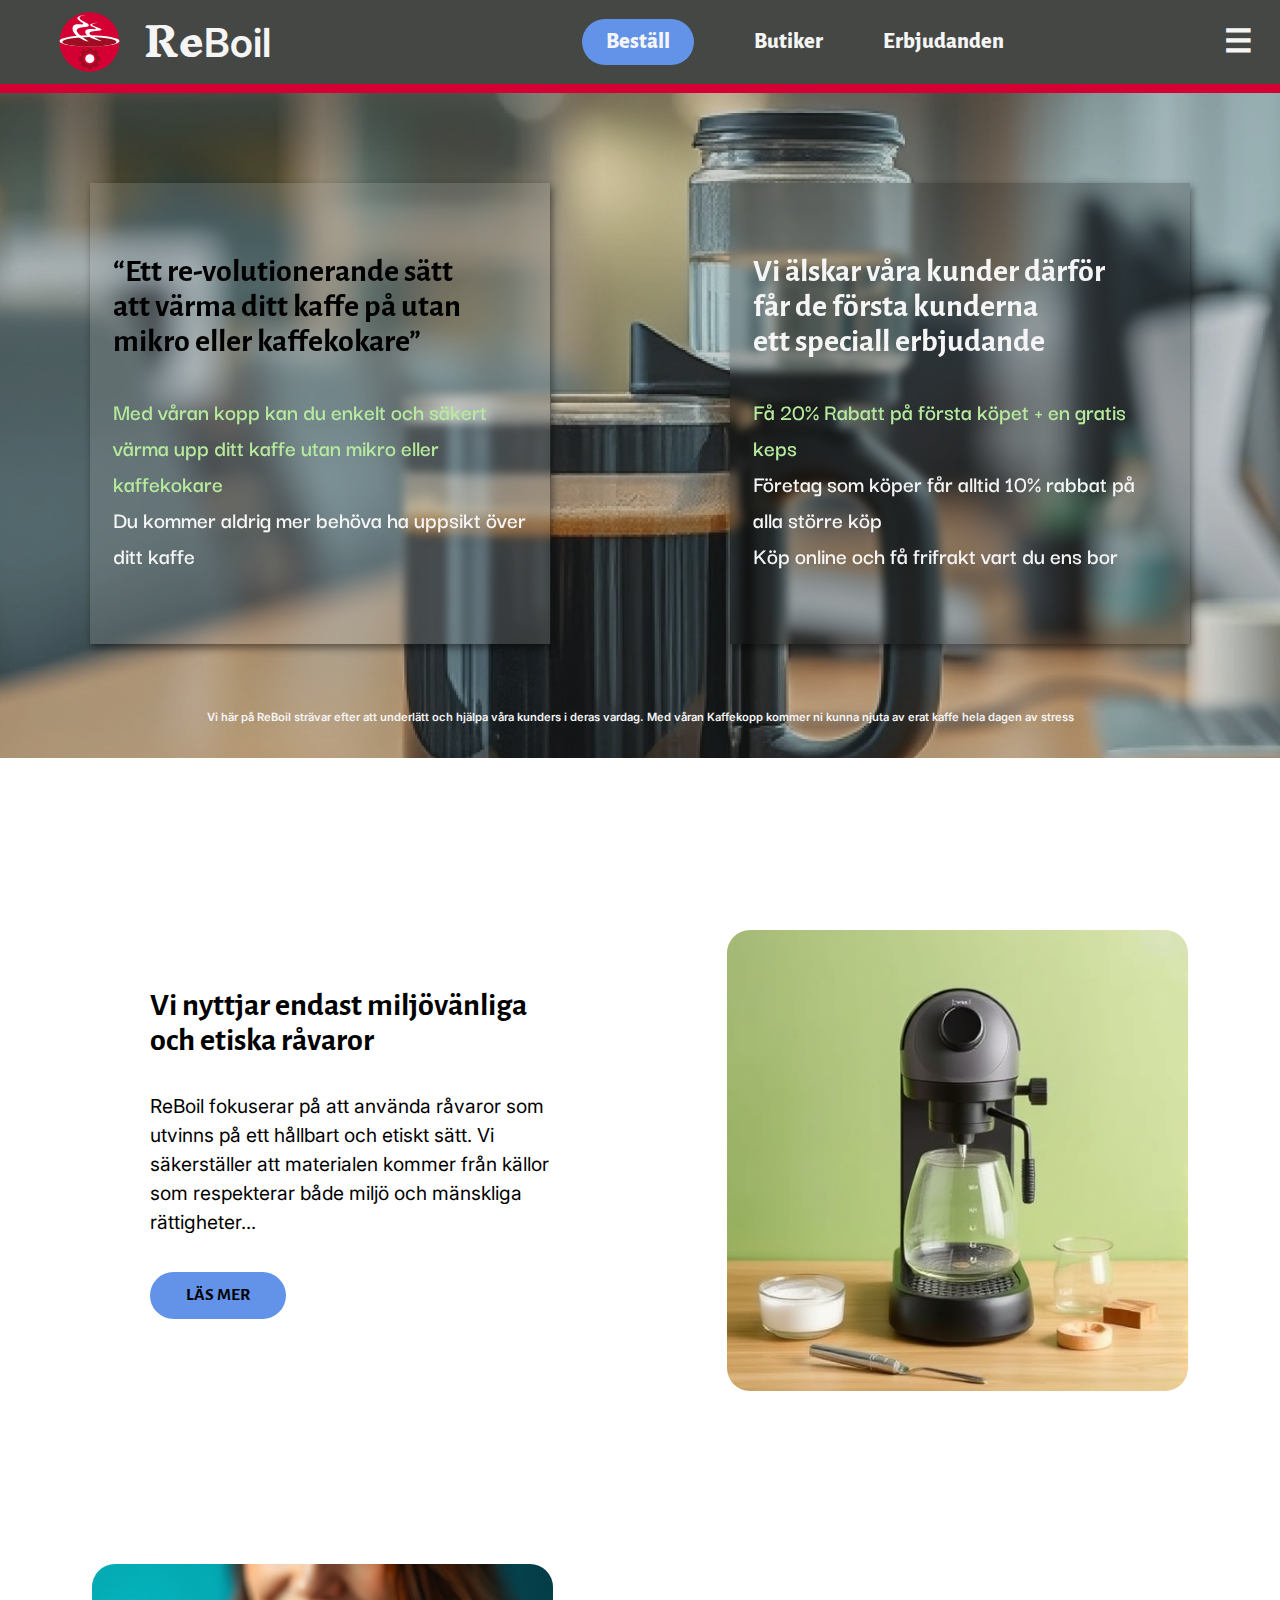
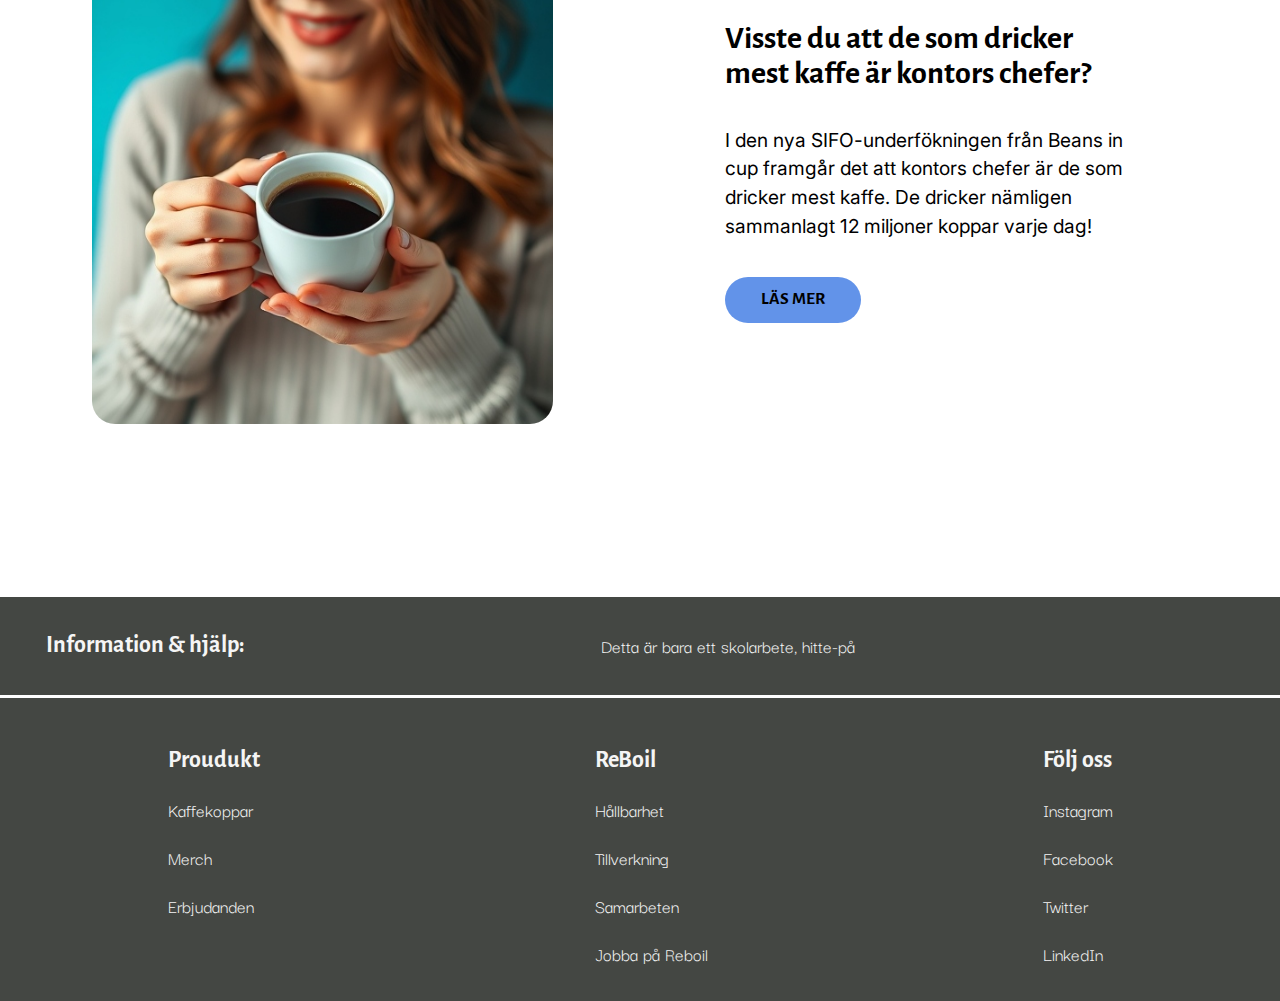
==== index.html @ 08d1e3bc "Fixat!" ====
<!DOCTYPE html>
<html lang="sv">
<head>
    <meta charset="UTF-8">
    <meta name="viewport" content="width=device-width, initial-scale=1.0">
    <title>Hem - ReBoil co</title>
    <link rel="stylesheet" href="css/style.css">
    <link rel="stylesheet" href="css/reset.css">

    <link rel="preconnect" href="https://fonts.googleapis.com">
    <link rel="preconnect" href="https://fonts.gstatic.com" crossorigin>
    <link href="https://fonts.googleapis.com/css2?family=Alegreya+Sans:wght@400;500;700;800&family=Darker+Grotesque:wght@300..900&family=Inknut+Antiqua:wght@400;500;600;700;800;900&family=Inter:ital,opsz,wght@0,14..32,100..900;1,14..32,100..900&display=swap" rel="stylesheet">

</head>

<body>

    <header>
        <nav>
            <div class="navbar">
                <a href="#">
                    <div class="brand">
                        <img class="logo" src="images/reboil.logo.svg" alt="logo">
                        <div class="brand-text">
                            <p class="first-brand">Re</p>
                            <p class="second-brand">Boil</p>
                        </div>
                    </div>
                </a>
                <div class="nav">
                    <ul class="nav-list">
                        <li  class = "call-for-action">
                            <a href="#">Beställ</a>
                        </li>
                        <li id = "button">
                            <a href="#">Butiker</a>
                        </li>
                        <li id = "button">
                            <a href="#">Erbjudanden</a>
                        </li>
                        <li class="hamburger">
                            <a href="#">☰</a>
                        </li>
                    </ul>
                </div>
            </div>
        </nav>
    </header>

    <main>
        <div class="hero">
            <img class="hero-image" src="images/hero.cup.png" alt="hero image">
            <div class="hero-container">
                <div class="hero-content">
                    <h1>“Ett re-volutionerande sätt att värma ditt kaffe på utan mikro eller kaffekokare”</h1>
                    <div>
                        <p id="p1">Med våran kopp kan du enkelt och säkert värma upp ditt kaffe utan mikro eller kaffekokare</p> 
                        <p id="p2">Du kommer aldrig mer behöva ha uppsikt över ditt kaffe</p> 
                    </div>
                </div>
    
                <div  class="hero-content" id="second-content">
                    <h1>Vi älskar våra kunder därför får de första kunderna ett speciall erbjudande</h1>
                    <div>
                        <p id = "p1">Få 20% Rabatt på första köpet + en gratis keps</p>
                        <p id = "p2">Företag som köper får alltid 10% rabbat på alla större köp</p>
                        <p id = "p2">Köp online och få frifrakt vart du ens bor</p>
                    </div>
                </div>
                <div class="slogan">
                    <p>Vi här på ReBoil strävar efter att underlätt och hjälpa våra kunders i deras vardag. Med våran Kaffekopp kommer ni kunna njuta av erat kaffe hela dagen av stress</p>
                </div>
            </div>
        </div>

        <content>
            <div class="card-row">
                <div class="card-text" id="card-one-text">
                    <h2>Vi nyttjar endast miljövänliga och etiska råvaror</h2>
                    <p>ReBoil fokuserar på att använda råvaror som utvinns på ett hållbart och etiskt sätt. Vi säkerställer att materialen kommer från källor som respekterar både miljö och mänskliga rättigheter...</p>
                    <button>LÄS MER</button>
                </div>
                <img class="card-image" src="images/coffeemaker.png" alt="material image">
            </div>
            <div class="card-row">
                <img class="card-image" src="images/woman.coffee.png" alt="kvinna håller i kaffe">
                <div class="card-text" id="card-two-text">
                    <h2>Visste du att de som dricker mest kaffe är kontors chefer?</h2>
                    <p>I den nya SIFO-underfökningen från Beans in cup framgår det att kontors chefer är de som dricker mest kaffe. De dricker nämligen sammanlagt 12 miljoner koppar varje dag!</p>
                    <button>LÄS MER</button>
                </div>
            </div>
        </content>

    </main>

    <footer>
        <div class = "top-footer">
            <h3>Information & hjälp:</h3>
            <p>Detta är bara ett skolarbete, hitte-på</p>
        </div>
        <div class = "bottom-footer">
            <div class="box">
                <h3>Proudukt</h3>
                <ul>
                    <li>Kaffekoppar</li>
                    <li>Merch</li>
                    <li>Erbjudanden</li>
                </ul>
            </div>
            <div class="box">
                <h3>ReBoil</h3>
                <ul>
                    <li>Hållbarhet</li>
                    <li>Tillverkning</li>
                    <li>Samarbeten</li>
                    <li>Jobba på Reboil</li>
                </ul>
            </div>
            <div class="box">
                <h3>Följ oss</h3>
                <ul>
                    <li>Instagram</li>
                    <li>Facebook</li>
                    <li>Twitter</li>
                    <li>LinkedIn</li>
                </ul>
            </div>
        </div>
    </footer>
</body>

</html>
---- css/style.css ----
body {
    color: black;
    font-family: 'Courier New', Courier, monospace;
    font-size: 1.2rem;
    line-height: 1.5;
}

.navbar {
    display: flex;
    flex-wrap: wrap;
    align-items: center;
    justify-content: space-between;
    gap: 2rem;
    column-gap: 7rem;
    padding: 0.7rem;
    background-color: var(--color-zero);
    font-size: 1.4rem;
    border-bottom: 0.6rem solid var(--color-three);
}

.logo {
    width: 4.5ch;
    height: auto;
}

li {
    display: list-item;
    unicode-bidi: isolate;   
}

.brand {
    display: flex;
    flex-wrap: wrap;
    flex-direction: row;
    align-content: center;
    margin-left: 3rem;
}

.brand-text {
    display: flex;
    flex-wrap: wrap;
    flex-direction: row;
    align-content: center;
    align-items: baseline;
    padding-left: 1.5rem;
    font-size: 2.5rem;
    font-weight: bold;
    color: var(--color-one);
}

a {
    text-decoration: none;
}

.first-brand {
    font-family: var(--font-brandOne);
    font-style: normal;
    font-weight: 700;
}

.second-brand {
    font-family: var(--font-brandTwo);
    font-style: normal;
    font-weight: 600;
}

.nav {
    display: flex;
    flex-direction: row-reverse ;
    align-items: center;
}

.nav-list {
    list-style: none;
    display: flex;
    flex-wrap: wrap;
    align-items: center;
    gap: 5ch;
    font-family: var(--font-headlines);
    font-weight: 800;
    margin-right: 1rem;
    padding: 0;
    color: var(--color-one);
}

.call-for-action {
    background-color: var(--color-two);
    padding: 0.5ch;
    padding-inline: 2ch;
    border-radius: 10ch;
}

.hamburger {
    margin-inline: auto;
    margin-left: min(22vw - 3rem, 10rem);
    font-size: 2rem;
    color: var(--color-one);
}

main {
    display: flex;
    flex-wrap: wrap;
    justify-content: center; 
    overflow: hidden;
}

.hero {
    display: grid;
    grid-auto-flow:column;
    height: var(--hero-height);
    margin-inline: auto;
    width: max(110vw - 3rem, 56rem);
    background-color: var(--color-zero);
}

.hero-image {
    height: 57.7ch;
    width: 200ch;
    opacity: 75%;
}

.hero > * {
    grid-area: hero;
}

.hero-container {
    display: grid;
    grid-template-areas: "hero-container hero-container" "slogan slogan";
    place-items: center;
    z-index: 1;
}

.hero-content {
    width: 40ch;
    height: 40ch;
    padding: 2ch;
    margin-top: 5ch;
    background-color: rgba(178, 178, 178, 0.2);
    align-content: center;
    backdrop-filter: blur(5px);
    box-shadow: 2px 4px 8px #0000007b;
}

#second-content {
    width: 40ch;
    height: 40ch;
    padding: 2ch;
    margin-top: 5ch;
    background-color: rgba(0, 0, 0, 0.2);
    align-content: center;
    backdrop-filter: blur(5px);
}

#second-content h1 {
    color: var(--color-one);
}

#p1{
    color: var(--color-four);
}

#p2 {
    color: var(--color-one);
}

.hero-content h1 {
    margin-bottom: 2ch;
    font-size: 2rem;
    font-family: var(--font-headlines);
    font-weight: 700;
}

.hero-content p {
    font-size: 1.5rem;
    font-family: var(--font-subheading);
    font-weight: 600;
}

.hero-container > div.slogan {
    grid-area: slogan;
    text-align: center;
    font-family: var(--font-breadcrumbs);
    font-weight: 600;
    font-size: 0.7rem;
    margin-inline: 20ch;
    color: var(--color-one);
}

content {
    display: grid;
    gap: 15ch;
    margin-top: 15ch;
    align-items: center;
    margin-bottom: 15ch;
    margin-inline: 8ch;
}

content h2 {
    font-size: 2rem;
    font-family: var(--font-headlines);
    margin-bottom: 2ch;
}

content p {
    font-family: var(--font-breadcrumbs);
}

.card-row {
    display: flex;
}

.card-text {
    width: 55ch;
    margin: 5ch;
}

#card-one-text {
    padding-right: 10ch;
}

#card-two-text {
    padding-left: 10ch;
}

.card-image {
    margin-left: ch;
    width: 40ch;
    height: 40ch;
    border-radius: 2ch;
}

button {
    font-family: var(--font-headlines);
    font-size: 1.1rem;
    font-weight: 700;
    background-color: var(--color-two);
    border-radius: 3ch;
    margin-top: 4ch;
    padding-block: 1.5ch;
    padding-inline: 4ch;
    border: none;
}

footer {
    background-color: var(--color-zero);
    color: var(--color-one);
}

footer h3 {
    font-family: var(--font-headlines);
    font-size: 1.5rem;
}

footer p{
    font-family: var(--font-subheading);
    padding-left: 30%;
    font-size: 1.2rem-;
}

.top-footer {
    padding-block: 3ch;
    padding-inline: 4ch;
    display: flex;
    border-bottom: 0.3ch solid rgb(255, 255, 255);
}

.bottom-footer {
    display: flex;
    justify-content: space-around;
    margin-top: 2ch;
    padding-bottom: 2ch;
}

footer li {
    font-family: var(--font-subheading);
    list-style: none;
    line-height: 3rem;
}

.box h3 {
    padding-bottom: 1ch;
    margin-top: 2ch;
}


@media only screen and (max-width: 1210px) {
    #card-one-text {
        padding-right: 1ch;
    }
    
    #card-two-text {
        padding-left: 1ch;
    }
}

@media only screen and (max-width: 1075px){

    .nav-list {
        display: flex;
        gap: 2rem;
    }

    .hamburger {
        margin-left: 2rem;
        margin-right: 2rem;
    }

    .card-image {
        width: 30ch;
        height: 30ch;
    }

    .card-row {
        align-items: center;
    }
    content h2 {
        margin-bottom: 1ch;
    }
}

@media only screen and (max-width: 990px) {
    .brand {
        padding: 0;
    }

    .nav-list {
        margin-inline: 0;
    }

    #button {
        display: none;
    }

    .hamburger {
        margin-left: 0 !important;
    }

    #second-content {
        float: right;
        width: 30ch;
        margin-right: 2ch;
        margin-left: 2ch;
    }

    .hero-content {
        float: left;
        margin-left: 2ch;
    }

    .hero-container {
        display: block;
    }

    .slogan {
        margin-top: 77ch;
    }
}

@media only screen and (max-width: 876px) {
    .hero-content {
        width: 30ch;
    }

    .hero-container {
        height: 100ch !important;
    }

    .card-text {
        margin-right: 2ch;
    }
}

@media only screen and (max-width: 768px) {
    #second-content {
        display: none;
    }

    .hero-content {
        width: 40ch !important;
        margin-inline: 15ch !important;
    }

    .card-row {
        flex-direction: column;
        width: min(100vw - 3rem, 100rem);
    }

    .card-text {
        width: auto;
        margin-left: 4ch;
    }

    #card-two-text {
        padding: 0;
    }

    content {
        margin-top: 10ch;
    }

}


@media only screen and (max-width: 630px) {
    .brand-text {
        display: none;
    }
}

@media only screen and (max-width: 500px){
    .brand {
        margin-left: 2rem;
    }

    .navbar {
        gap: 2rem;
    }

    .hero-content {
        width: 35ch !important;
    }
}


@media only screen and (max-width: 387px){
    .brand {
        margin-left: 2rem;
    }

    .hamburger {
        margin-left: 0;
        margin-right: 2ch;
    }

    .navbar {
        padding-inline: 0;
    }

    .call-for-action {
        padding: 0.8ch;
        font-size: 1.3rem;
    }

    .hero-content {
        width: 30ch !important;
        padding: 3ch;
        height: 45ch;
        margin-top: 2ch;
    }

    .slogan {
        width: 40ch;
    }
}
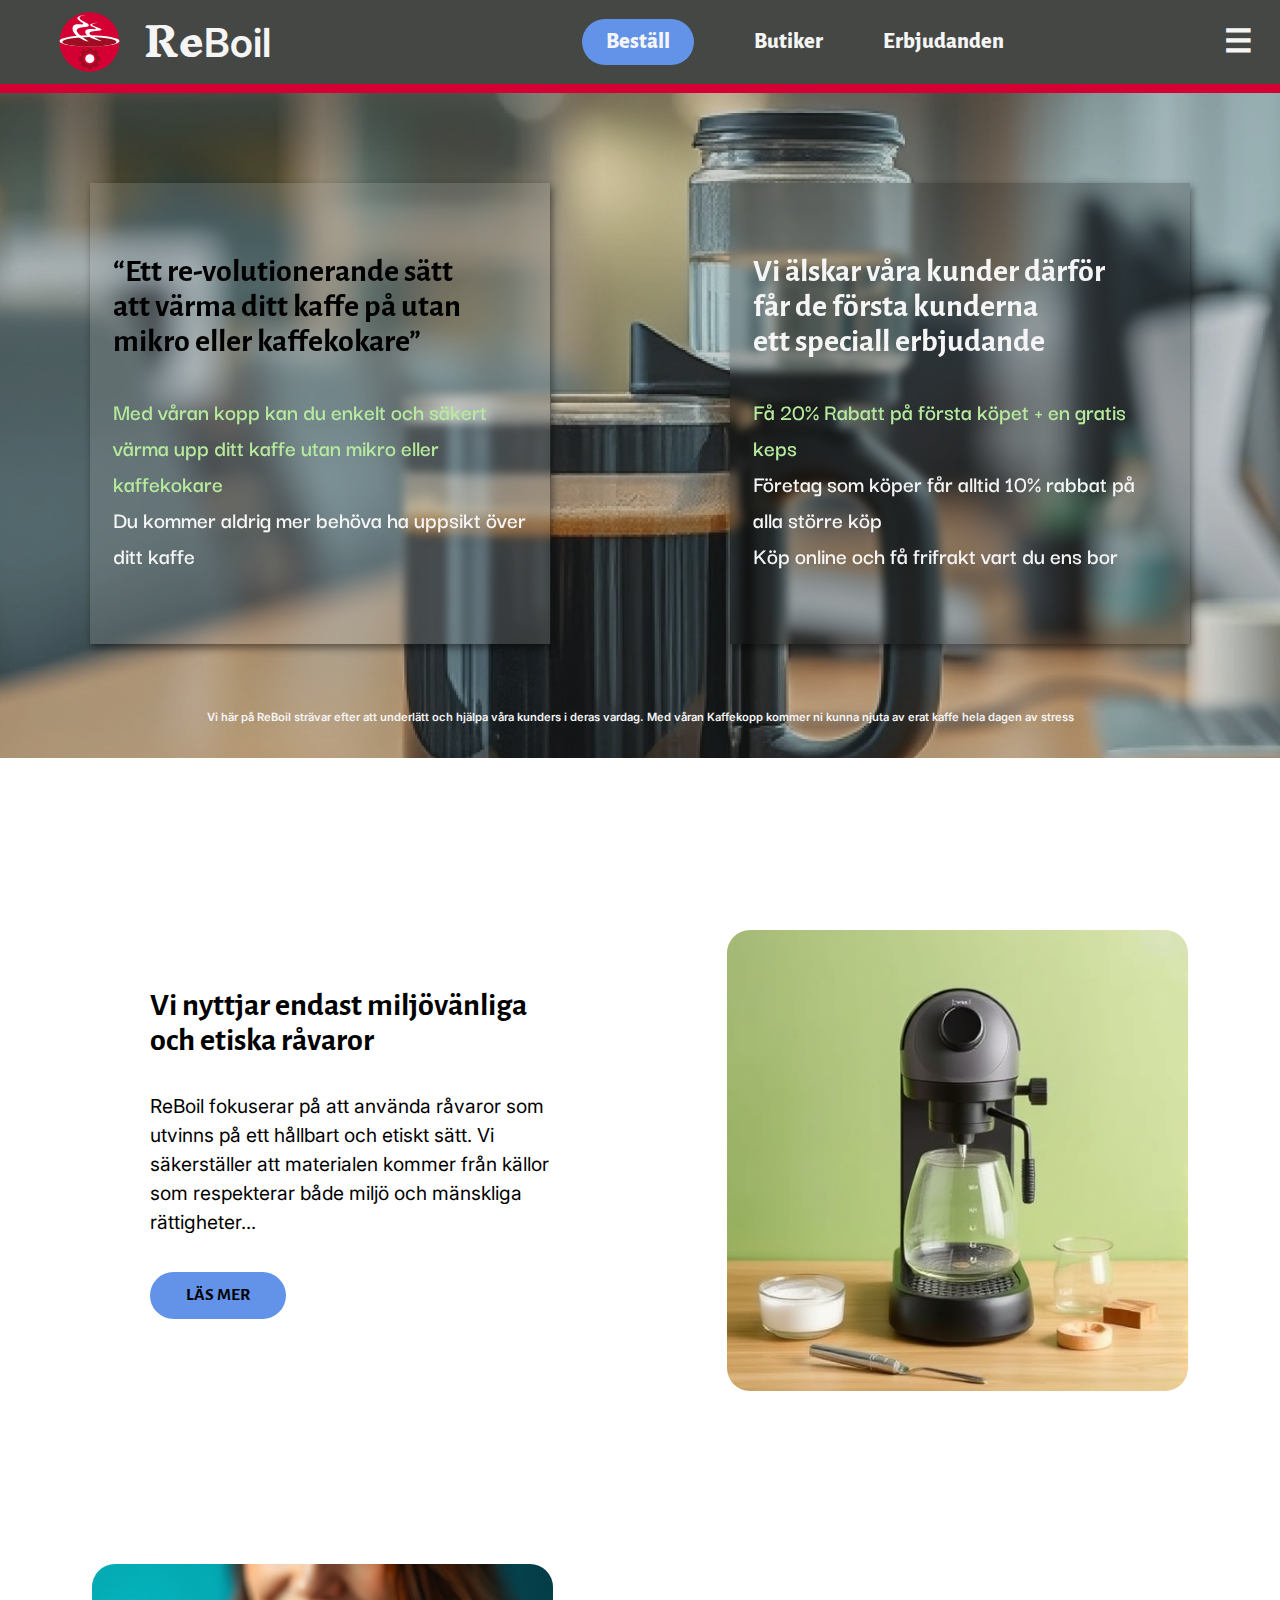
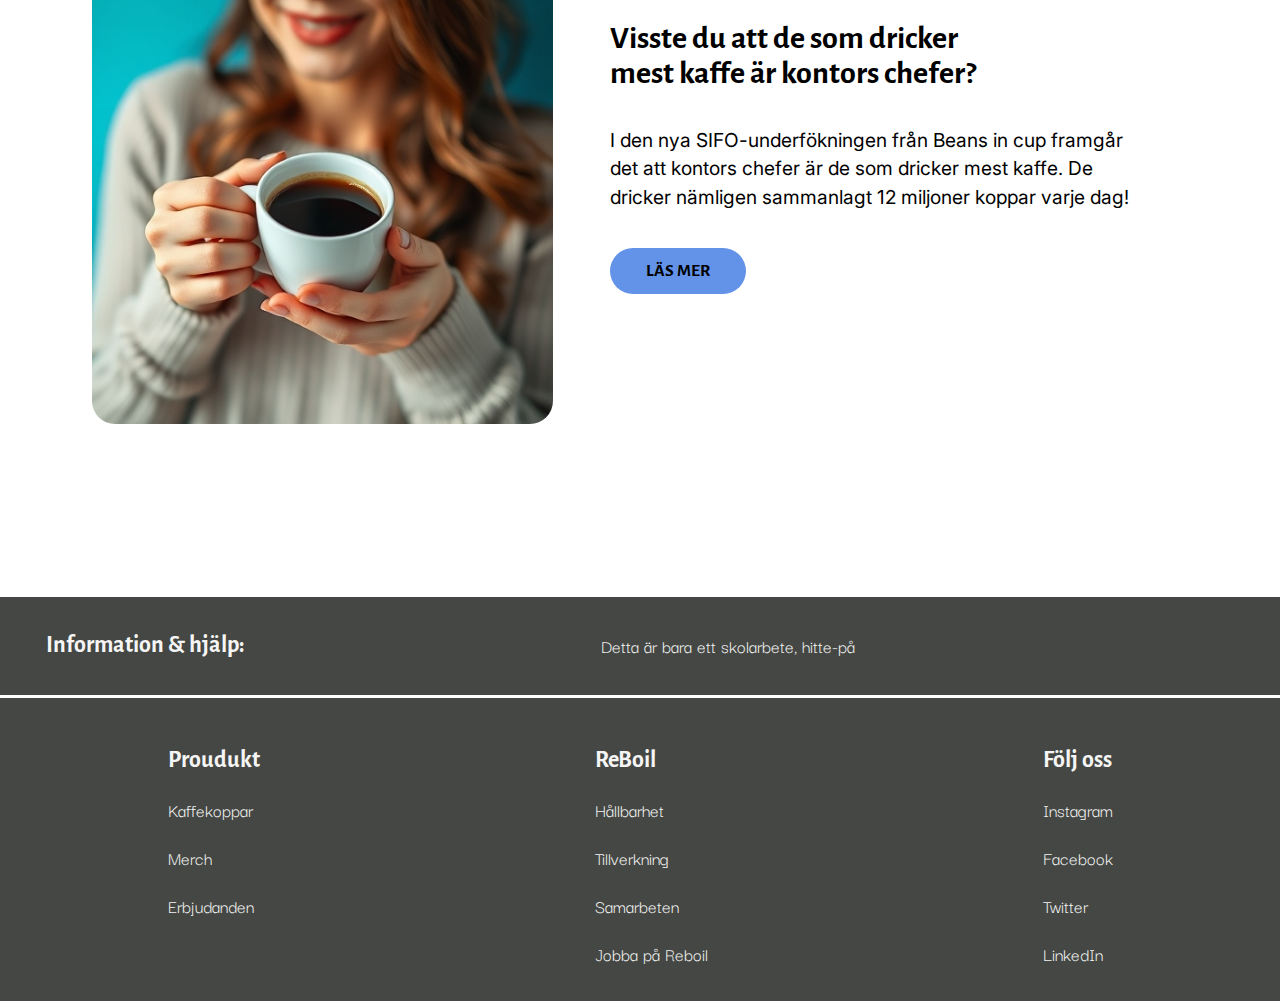
==== commit 2183ec64: "Touch up (1)" ====
--- a/index.html
+++ b/index.html
@@ -32,10 +32,10 @@
                         <li  class = "call-for-action">
                             <a href="#">Beställ</a>
                         </li>
-                        <li id = "button">
+                        <li>
                             <a href="#">Butiker</a>
                         </li>
-                        <li id = "button">
+                        <li>
                             <a href="#">Erbjudanden</a>
                         </li>
                         <li class="hamburger">
@@ -54,17 +54,17 @@
                 <div class="hero-content">
                     <h1>“Ett re-volutionerande sätt att värma ditt kaffe på utan mikro eller kaffekokare”</h1>
                     <div>
-                        <p id="p1">Med våran kopp kan du enkelt och säkert värma upp ditt kaffe utan mikro eller kaffekokare</p> 
-                        <p id="p2">Du kommer aldrig mer behöva ha uppsikt över ditt kaffe</p> 
+                        <p class="p1">Med våran kopp kan du enkelt och säkert värma upp ditt kaffe utan mikro eller kaffekokare</p> 
+                        <p class="p2">Du kommer aldrig mer behöva ha uppsikt över ditt kaffe</p> 
                     </div>
                 </div>
     
-                <div  class="hero-content" id="second-content">
+                <div  class="hero-content second-content">
                     <h1>Vi älskar våra kunder därför får de första kunderna ett speciall erbjudande</h1>
                     <div>
-                        <p id = "p1">Få 20% Rabatt på första köpet + en gratis keps</p>
-                        <p id = "p2">Företag som köper får alltid 10% rabbat på alla större köp</p>
-                        <p id = "p2">Köp online och få frifrakt vart du ens bor</p>
+                        <p class = "p1">Få 20% Rabatt på första köpet + en gratis keps</p>
+                        <p class = "p2">Företag som köper får alltid 10% rabbat på alla större köp</p>
+                        <p class = "p2">Köp online och få frifrakt vart du ens bor</p>
                     </div>
                 </div>
                 <div class="slogan">
@@ -75,7 +75,7 @@
 
         <content>
             <div class="card-row">
-                <div class="card-text" id="card-one-text">
+                <div class="card-text card-one-text">
                     <h2>Vi nyttjar endast miljövänliga och etiska råvaror</h2>
                     <p>ReBoil fokuserar på att använda råvaror som utvinns på ett hållbart och etiskt sätt. Vi säkerställer att materialen kommer från källor som respekterar både miljö och mänskliga rättigheter...</p>
                     <button>LÄS MER</button>
--- a/css/style.css
+++ b/css/style.css
@@ -141,7 +141,7 @@
     box-shadow: 2px 4px 8px #0000007b;
 }
 
-#second-content {
+.second-content {
     width: 40ch;
     height: 40ch;
     padding: 2ch;
@@ -151,15 +151,15 @@
     backdrop-filter: blur(5px);
 }
 
-#second-content h1 {
-    color: var(--color-one);
-}
-
-#p1{
+.second-content h1 {
+    color: var(--color-one);
+}
+
+.p1{
     color: var(--color-four);
 }
 
-#p2 {
+.p2 {
     color: var(--color-one);
 }
 
@@ -214,11 +214,11 @@
     margin: 5ch;
 }
 
-#card-one-text {
+.card-one-text {
     padding-right: 10ch;
 }
 
-#card-two-text {
+.card-two-text {
     padding-left: 10ch;
 }
 
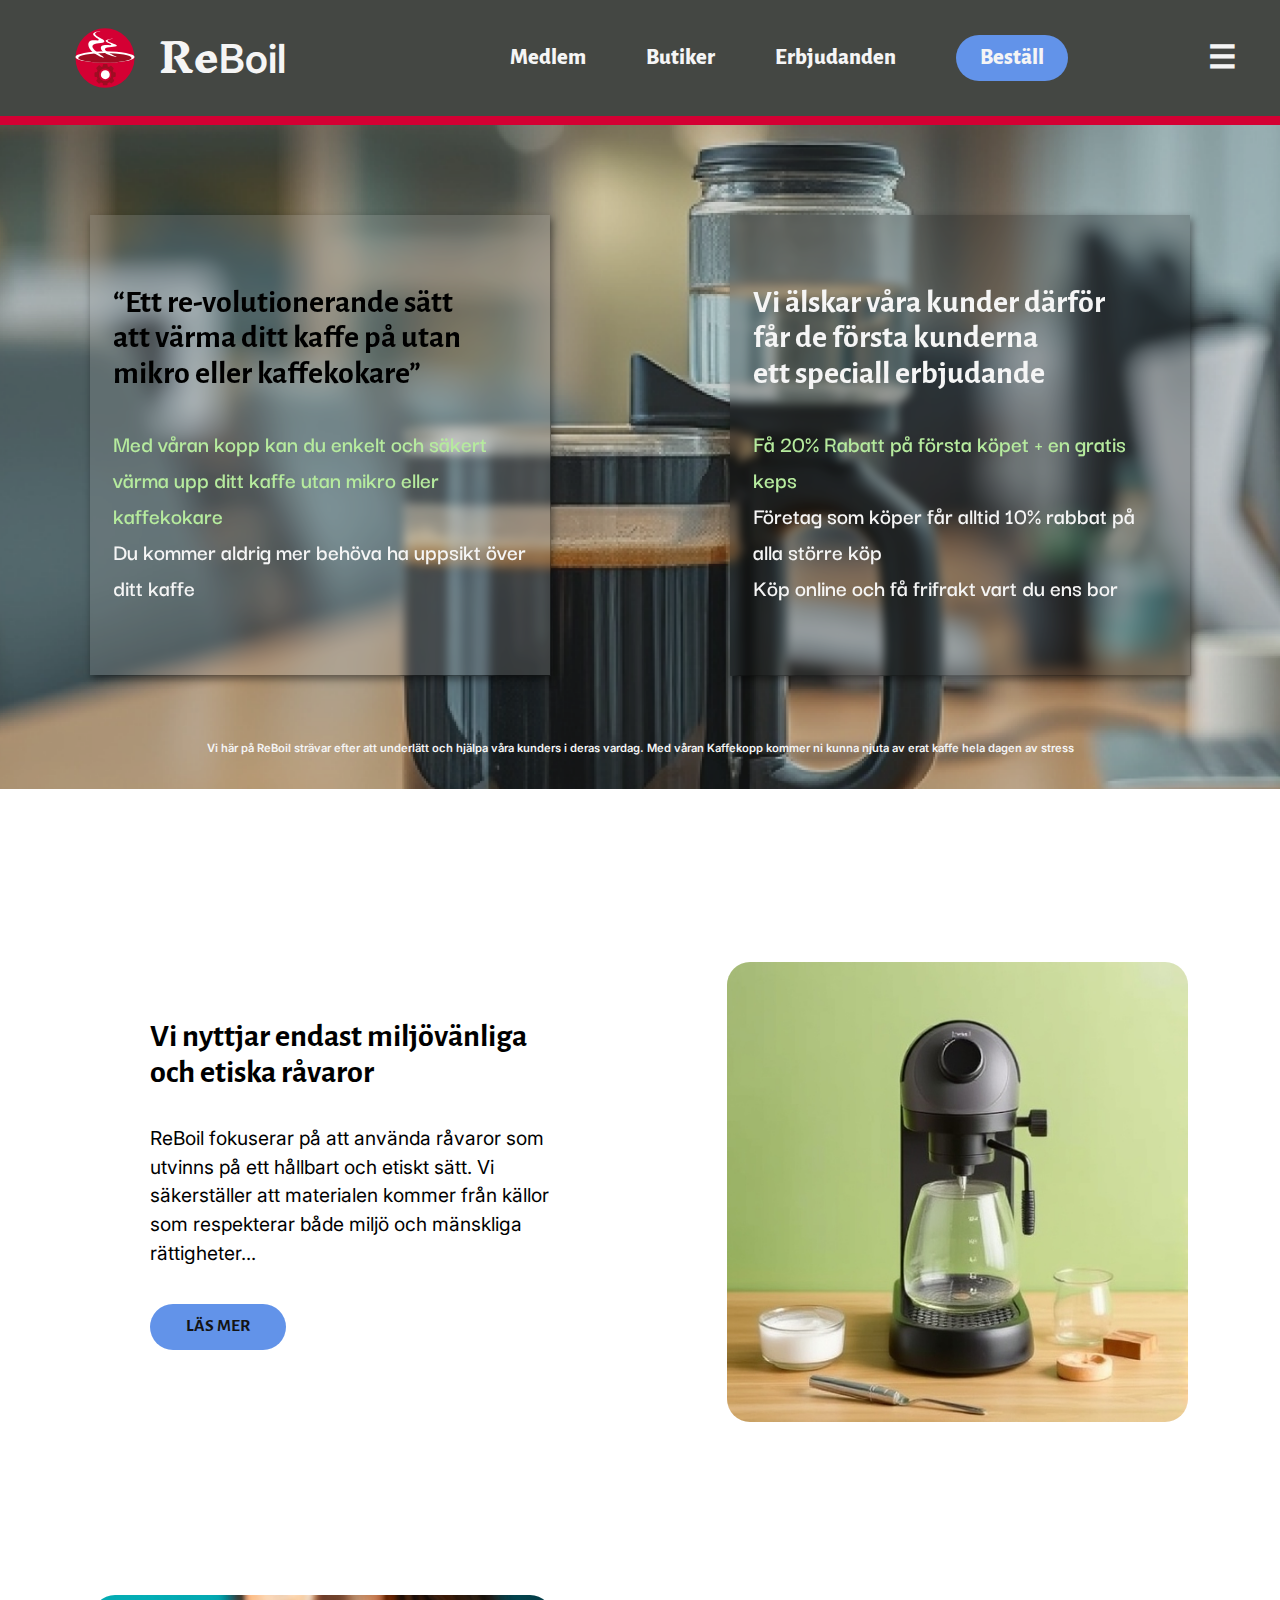
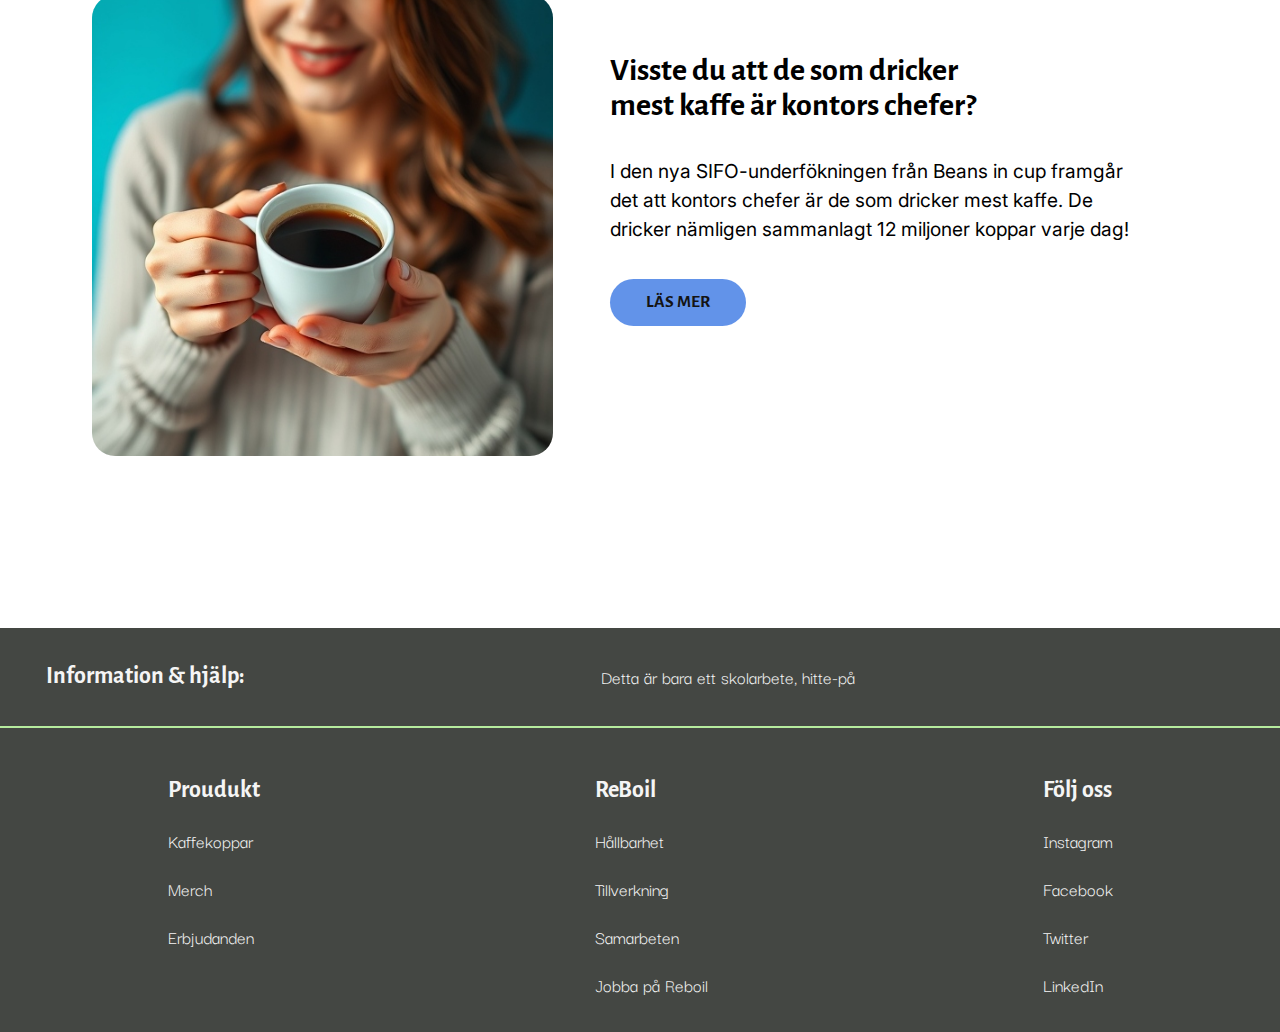
==== commit 7cbe6392: "touch up (3)" ====
--- a/index.html
+++ b/index.html
@@ -29,15 +29,18 @@
                 </a>
                 <div class="nav">
                     <ul class="nav-list">
+                        <li id="button" >
+                            <a href="#">Medlem</a>
+                        </li>
+                        </li>
+                        <li id="button">
+                            <a href="#">Butiker</a>
+                        </li>
+                        <li id="button">
+                            <a href="#">Erbjudanden</a>
+                        </li>
                         <li  class = "call-for-action">
                             <a href="#">Beställ</a>
-                        </li>
-                        <li>
-                            <a href="#">Butiker</a>
-                        </li>
-                        <li>
-                            <a href="#">Erbjudanden</a>
-                        </li>
                         <li class="hamburger">
                             <a href="#">☰</a>
                         </li>
@@ -73,7 +76,7 @@
             </div>
         </div>
 
-        <content>
+        <article>
             <div class="card-row">
                 <div class="card-text card-one-text">
                     <h2>Vi nyttjar endast miljövänliga och etiska råvaror</h2>
@@ -90,7 +93,7 @@
                     <button>LÄS MER</button>
                 </div>
             </div>
-        </content>
+        </article>
 
     </main>
 
--- a/css/style.css
+++ b/css/style.css
@@ -12,7 +12,7 @@
     justify-content: space-between;
     gap: 2rem;
     column-gap: 7rem;
-    padding: 0.7rem;
+    padding: 2ch;
     background-color: var(--color-zero);
     font-size: 1.4rem;
     border-bottom: 0.6rem solid var(--color-three);
@@ -21,11 +21,6 @@
 .logo {
     width: 4.5ch;
     height: auto;
-}
-
-li {
-    display: list-item;
-    unicode-bidi: isolate;   
 }
 
 .brand {
@@ -87,12 +82,12 @@
     background-color: var(--color-two);
     padding: 0.5ch;
     padding-inline: 2ch;
-    border-radius: 10ch;
+    border-radius: 5ch;
 }
 
 .hamburger {
     margin-inline: auto;
-    margin-left: min(22vw - 3rem, 10rem);
+    margin-left: min(10vw - 3rem, 10rem);
     font-size: 2rem;
     color: var(--color-one);
 }
@@ -144,7 +139,6 @@
 .second-content {
     width: 40ch;
     height: 40ch;
-    padding: 2ch;
     margin-top: 5ch;
     background-color: rgba(0, 0, 0, 0.2);
     align-content: center;
@@ -186,7 +180,7 @@
     color: var(--color-one);
 }
 
-content {
+article {
     display: grid;
     gap: 15ch;
     margin-top: 15ch;
@@ -195,13 +189,13 @@
     margin-inline: 8ch;
 }
 
-content h2 {
+article h2 {
     font-size: 2rem;
     font-family: var(--font-headlines);
     margin-bottom: 2ch;
 }
 
-content p {
+article p {
     font-family: var(--font-breadcrumbs);
 }
 
@@ -230,6 +224,7 @@
 }
 
 button {
+    color: rgb(20, 20, 20);
     font-family: var(--font-headlines);
     font-size: 1.1rem;
     font-weight: 700;
@@ -261,7 +256,7 @@
     padding-block: 3ch;
     padding-inline: 4ch;
     display: flex;
-    border-bottom: 0.3ch solid rgb(255, 255, 255);
+    border-bottom: 0.2ch solid var(--color-four);
 }
 
 .bottom-footer {
@@ -282,18 +277,15 @@
     margin-top: 2ch;
 }
 
-
 @media only screen and (max-width: 1210px) {
-    #card-one-text {
+
+    .card-one-text {
         padding-right: 1ch;
     }
     
-    #card-two-text {
+    .card-two-text {
         padding-left: 1ch;
     }
-}
-
-@media only screen and (max-width: 1075px){
 
     .nav-list {
         display: flex;
@@ -303,6 +295,7 @@
     .hamburger {
         margin-left: 2rem;
         margin-right: 2rem;
+
     }
 
     .card-image {
@@ -313,8 +306,15 @@
     .card-row {
         align-items: center;
     }
-    content h2 {
+
+    article h2 {
         margin-bottom: 1ch;
+    }
+}
+
+@media only screen and (max-width: 1037px) {
+    #button {
+        display: none;
     }
 }
 
@@ -327,24 +327,18 @@
         margin-inline: 0;
     }
 
-    #button {
-        display: none;
-    }
-
     .hamburger {
-        margin-left: 0 !important;
-    }
-
-    #second-content {
+        margin-left: 0;
+    }
+
+    .second-content {
         float: right;
         width: 30ch;
-        margin-right: 2ch;
-        margin-left: 2ch;
     }
 
     .hero-content {
         float: left;
-        margin-left: 2ch;
+        margin-left: 3ch;
     }
 
     .hero-container {
@@ -371,7 +365,7 @@
 }
 
 @media only screen and (max-width: 768px) {
-    #second-content {
+    .second-content {
         display: none;
     }
 
@@ -390,7 +384,7 @@
         margin-left: 4ch;
     }
 
-    #card-two-text {
+    .card-two-text {
         padding: 0;
     }
 
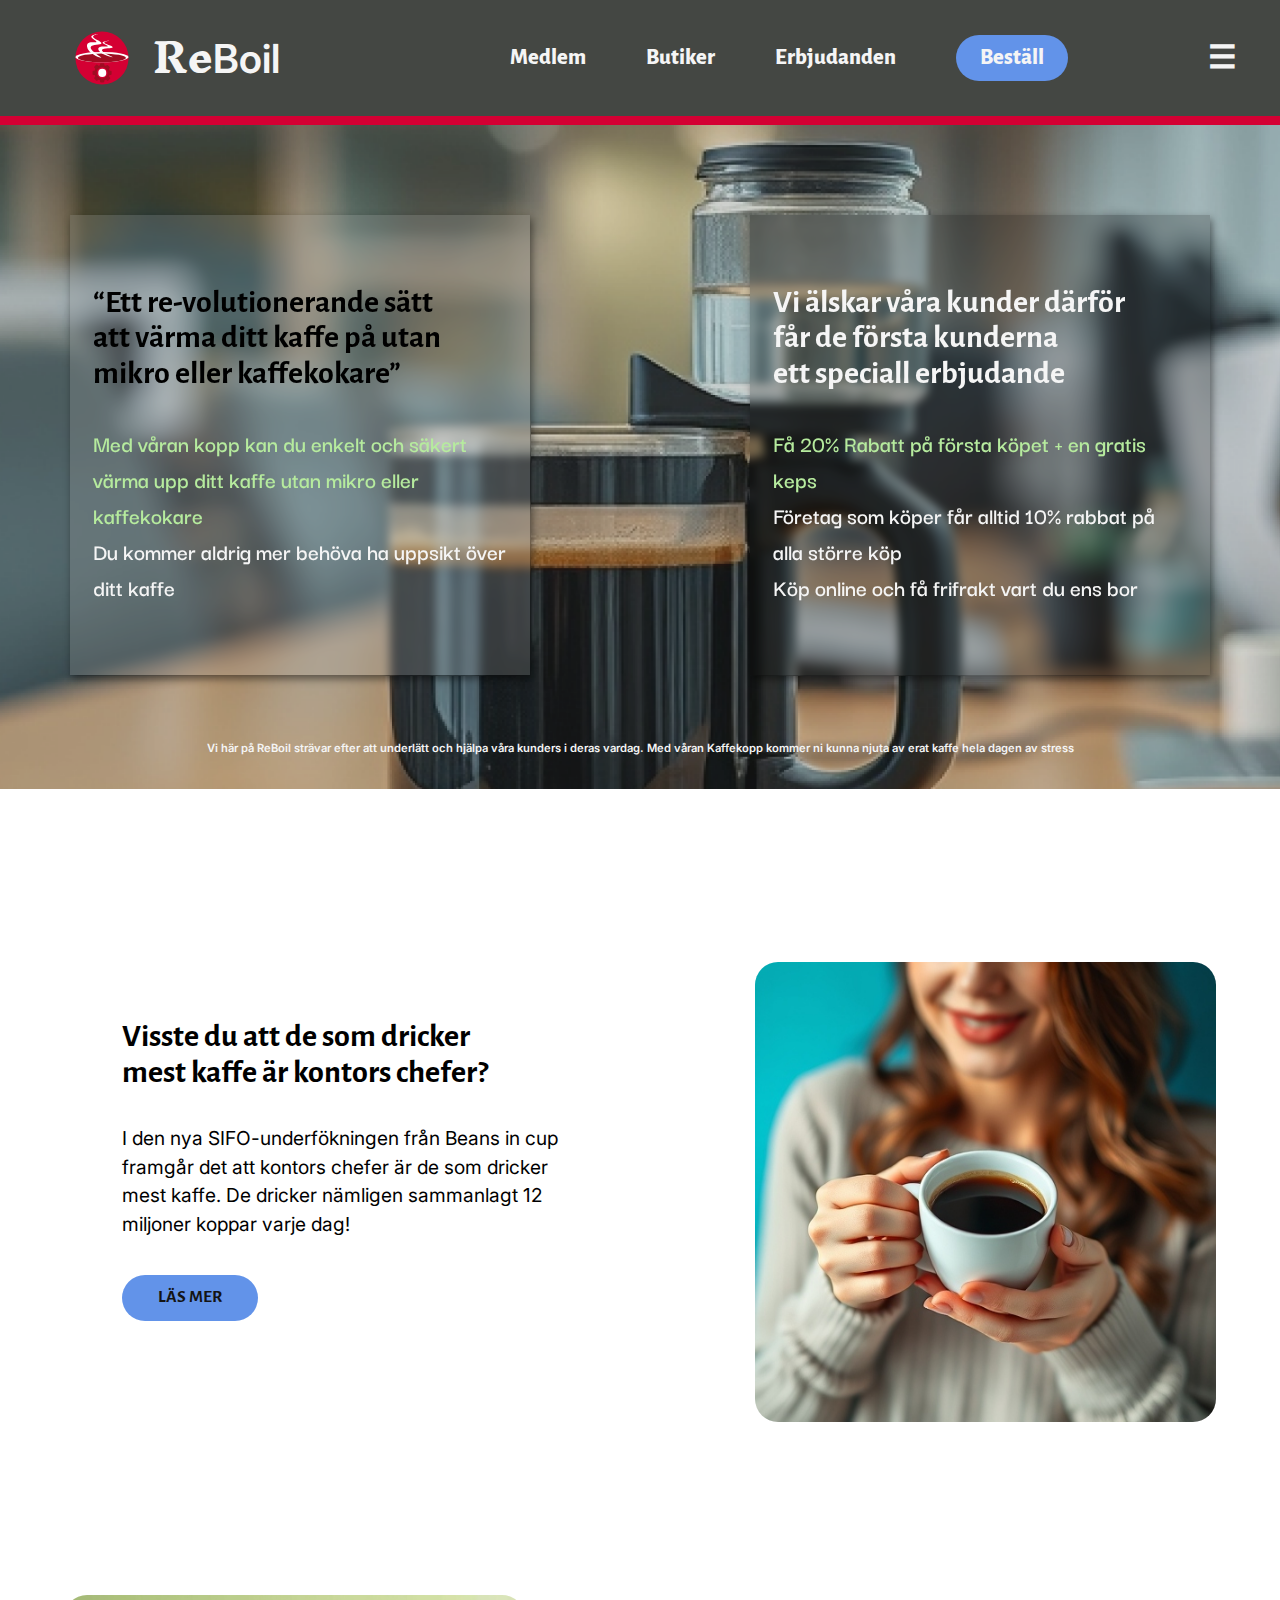
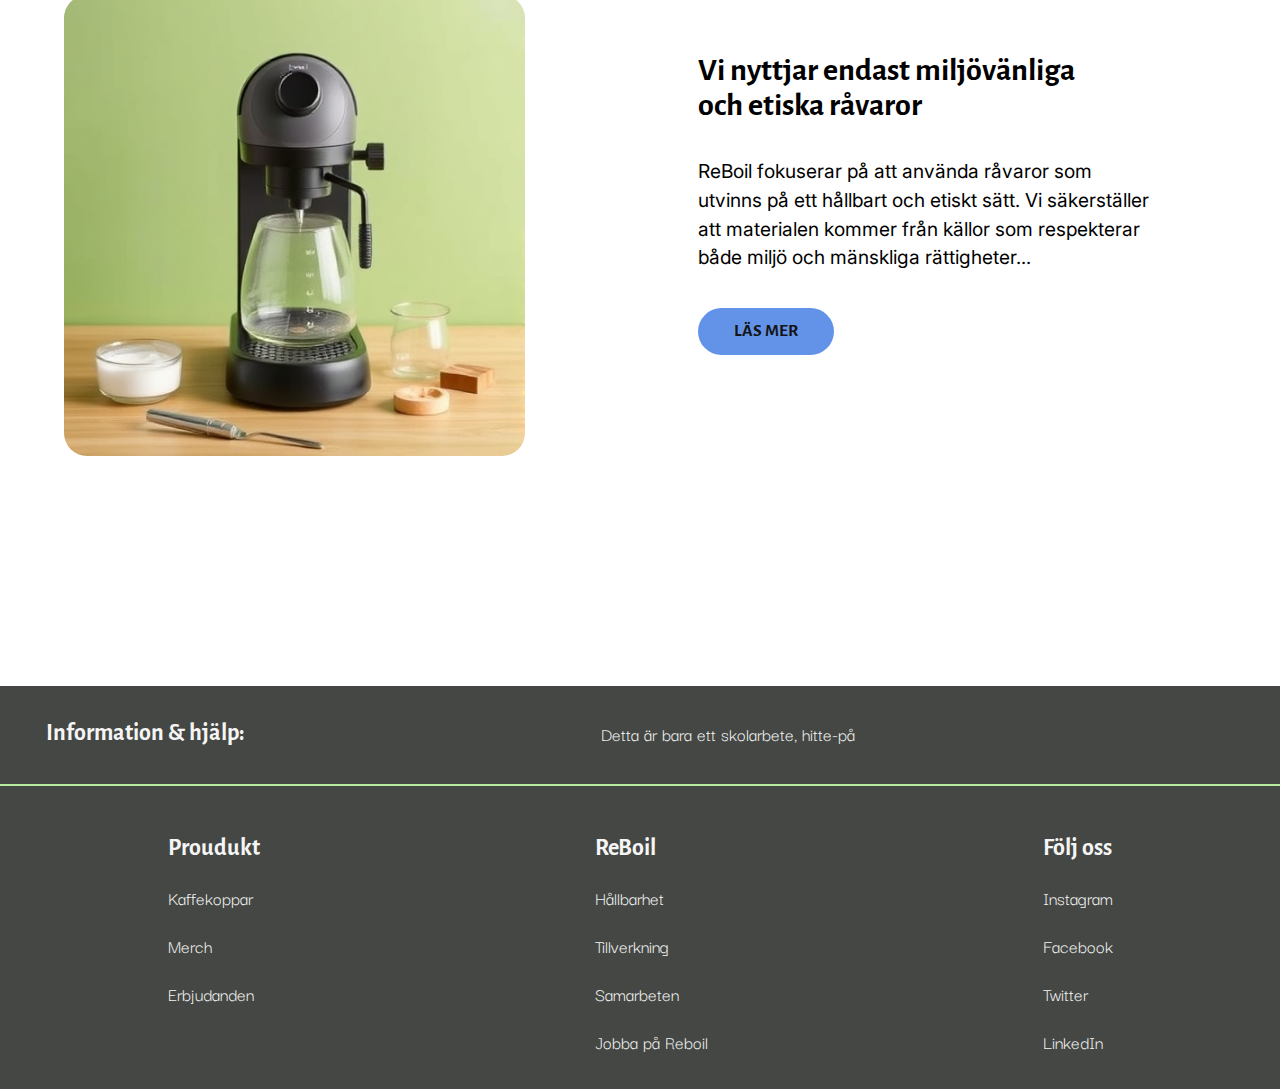
==== commit 720947eb: "New page + flex fix" ====
--- a/index.html
+++ b/index.html
@@ -42,7 +42,7 @@
                         <li  class = "call-for-action">
                             <a href="#">Beställ</a>
                         <li class="hamburger">
-                            <a href="#">☰</a>
+                            <a href="grafikProfile.html">☰</a>
                         </li>
                     </ul>
                 </div>
@@ -50,7 +50,7 @@
         </nav>
     </header>
 
-    <main>
+    <div class="main-hero">
         <div class="hero">
             <img class="hero-image" src="images/hero.cup.png" alt="hero image">
             <div class="hero-container">
@@ -75,7 +75,9 @@
                 </div>
             </div>
         </div>
+    </div>
 
+    <main>
         <article>
             <div class="card-row">
                 <div class="card-text card-one-text">
@@ -87,7 +89,7 @@
             </div>
             <div class="card-row">
                 <img class="card-image" src="images/woman.coffee.png" alt="kvinna håller i kaffe">
-                <div class="card-text" id="card-two-text">
+                <div class="card-text card-two-text">
                     <h2>Visste du att de som dricker mest kaffe är kontors chefer?</h2>
                     <p>I den nya SIFO-underfökningen från Beans in cup framgår det att kontors chefer är de som dricker mest kaffe. De dricker nämligen sammanlagt 12 miljoner koppar varje dag!</p>
                     <button>LÄS MER</button>
--- a/css/style.css
+++ b/css/style.css
@@ -1,3 +1,36 @@
+h1 {
+    font-family: var(--font-headlines);
+  }
+  
+  h2, h3, h4{
+    font-family: var(--font-subheading);
+  }
+  
+  p {
+    font-family: var(--font-breadcrumbs);
+  }
+
+  a {
+    font-family: var(--font-headlines);
+    font-weight: 800;
+  }
+
+  li {
+    font-family: var(--font-headlines);
+  }
+
+  .boxes {
+    display: flex;
+    gap: 4ch;
+  }
+
+  .boxes p {
+    width: 15ch;
+    height: 15ch;
+    background-color: antiquewhite;
+    text-align: center;
+  }
+
 body {
     color: black;
     font-family: 'Courier New', Courier, monospace;
@@ -95,6 +128,21 @@
 main {
     display: flex;
     flex-wrap: wrap;
+    align-content: center;
+    flex-direction: column;
+    justify-content: center; 
+    overflow: hidden;
+    width: min(100% - 3rem, var(--container-max, 100ch));
+    margin-inline: auto;
+    margin-top: 15ch;
+    margin-bottom: 5ch;
+}
+
+.main-hero {
+    display: flex;
+    flex-wrap: wrap;
+    align-content: center;
+    flex-direction: column;
     justify-content: center; 
     overflow: hidden;
 }
@@ -181,12 +229,10 @@
 }
 
 article {
-    display: grid;
-    gap: 15ch;
-    margin-top: 15ch;
+    display: flex;
+    flex-wrap: wrap;
+    flex-direction: column-reverse;
     align-items: center;
-    margin-bottom: 15ch;
-    margin-inline: 8ch;
 }
 
 article h2 {
@@ -201,6 +247,9 @@
 
 .card-row {
     display: flex;
+    flex-wrap: nowrap;
+    flex-direction: row-reverse;
+    margin-bottom: 15ch;
 }
 
 .card-text {
@@ -209,11 +258,11 @@
 }
 
 .card-one-text {
+    padding-left: 10ch;
+}
+
+.card-two-text {
     padding-right: 10ch;
-}
-
-.card-two-text {
-    padding-left: 10ch;
 }
 
 .card-image {
@@ -331,22 +380,16 @@
         margin-left: 0;
     }
 
-    .second-content {
-        float: right;
-        width: 30ch;
-    }
-
     .hero-content {
-        float: left;
-        margin-left: 3ch;
-    }
-
-    .hero-container {
-        display: block;
-    }
-
-    .slogan {
-        margin-top: 77ch;
+        width: 35ch;
+    }
+
+    .card-one-text {
+        margin: 0;
+    }
+
+    .card-two-text {
+        margin: 0;
     }
 }
 
@@ -356,11 +399,18 @@
     }
 
     .hero-container {
-        height: 100ch !important;
+        gap: 0ch;
     }
 
     .card-text {
         margin-right: 2ch;
+    }
+
+    .card-one-text {
+        padding-left: 8ch;
+    }
+    .card-two-text {
+        padding-right: 5ch;
     }
 }
 
@@ -369,9 +419,15 @@
         display: none;
     }
 
+    .hero-container {
+        display: flex;
+        flex-wrap: wrap;
+        justify-content: center;
+    }
+
     .hero-content {
-        width: 40ch !important;
-        margin-inline: 15ch !important;
+        width: 40ch;
+        margin-inline: auto;
     }
 
     .card-row {
@@ -385,6 +441,12 @@
     }
 
     .card-two-text {
+        margin-top: 10ch;
+        padding: 0;
+    }
+
+    .card-one-text {
+        margin-bottom: 10ch;
         padding: 0;
     }
 
@@ -399,6 +461,9 @@
     .brand-text {
         display: none;
     }
+    .slogan {
+        width: 50ch;
+    }
 }
 
 @media only screen and (max-width: 500px){
@@ -436,7 +501,7 @@
     }
 
     .hero-content {
-        width: 30ch !important;
+        width: 30ch;
         padding: 3ch;
         height: 45ch;
         margin-top: 2ch;
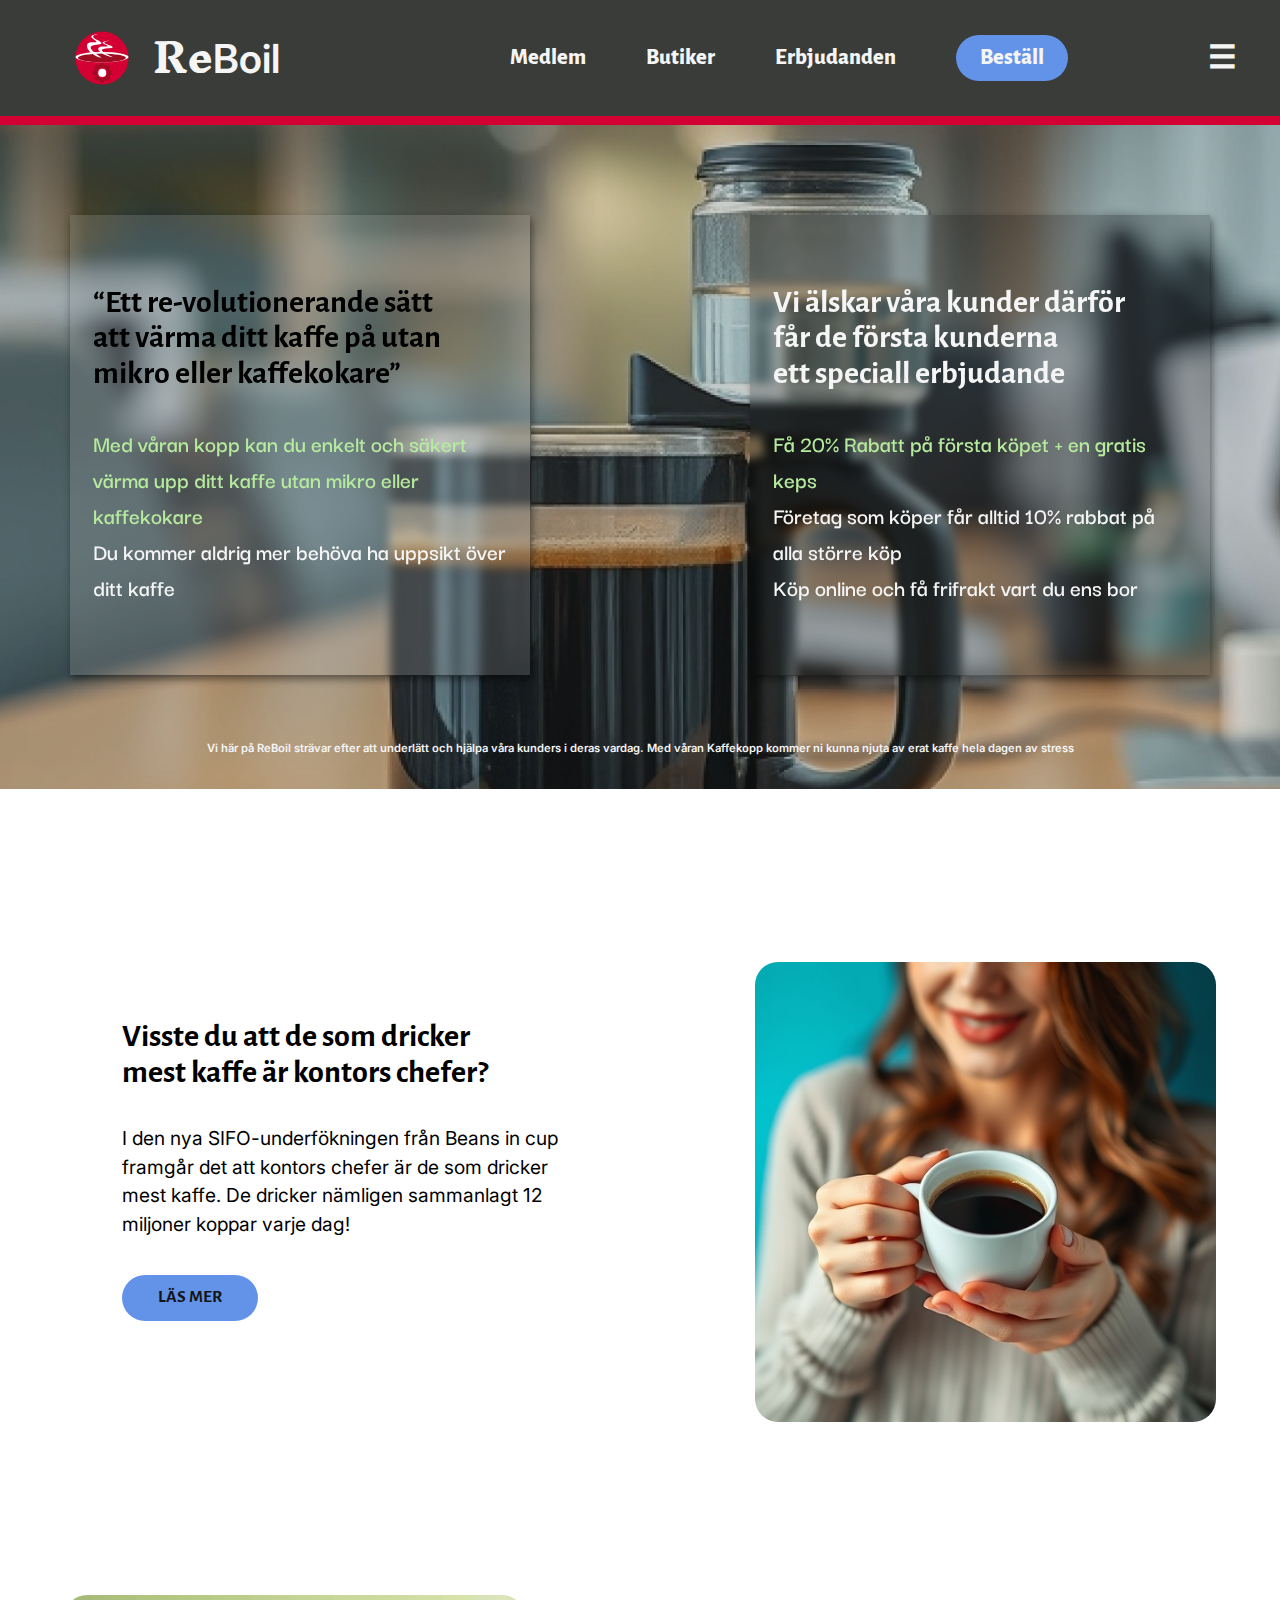
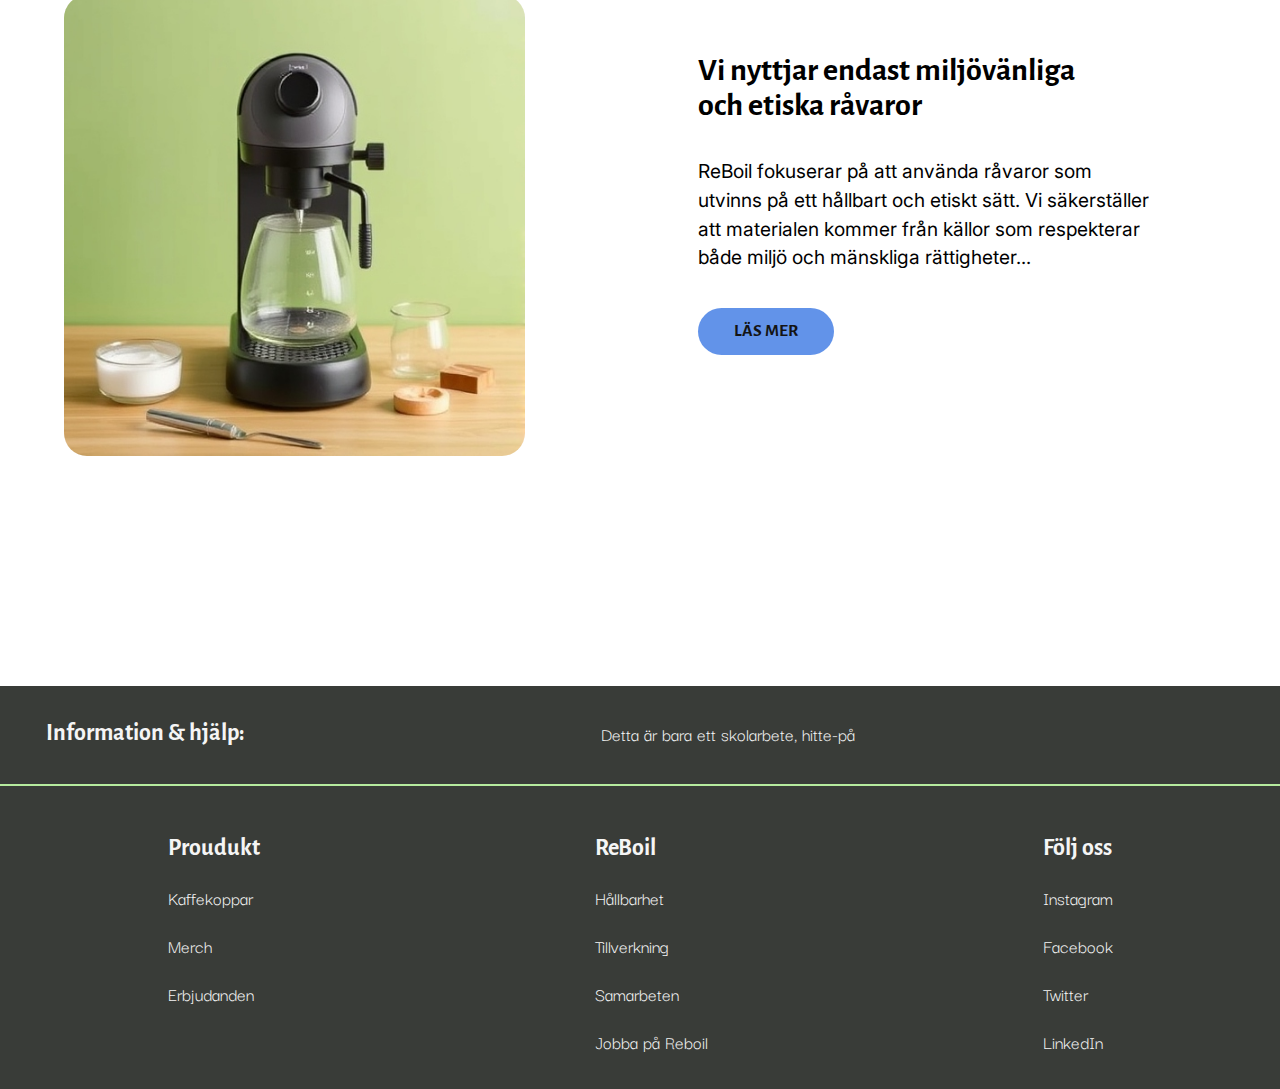
==== commit a23f363f: "+ colors, images - grafikskprofil" ====
--- a/index.html
+++ b/index.html
@@ -18,7 +18,7 @@
     <header>
         <nav>
             <div class="navbar">
-                <a href="#">
+                <a href="index.html">
                     <div class="brand">
                         <img class="logo" src="images/reboil.logo.svg" alt="logo">
                         <div class="brand-text">
--- a/css/style.css
+++ b/css/style.css
@@ -19,18 +19,6 @@
     font-family: var(--font-headlines);
   }
 
-  .boxes {
-    display: flex;
-    gap: 4ch;
-  }
-
-  .boxes p {
-    width: 15ch;
-    height: 15ch;
-    background-color: antiquewhite;
-    text-align: center;
-  }
-
 body {
     color: black;
     font-family: 'Courier New', Courier, monospace;
@@ -46,9 +34,9 @@
     gap: 2rem;
     column-gap: 7rem;
     padding: 2ch;
-    background-color: var(--color-zero);
+    background-color: var(--color-black);
     font-size: 1.4rem;
-    border-bottom: 0.6rem solid var(--color-three);
+    border-bottom: 0.6rem solid var(--color-red);
 }
 
 .logo {
@@ -73,7 +61,7 @@
     padding-left: 1.5rem;
     font-size: 2.5rem;
     font-weight: bold;
-    color: var(--color-one);
+    color: var(--color-white);
 }
 
 a {
@@ -108,11 +96,11 @@
     font-weight: 800;
     margin-right: 1rem;
     padding: 0;
-    color: var(--color-one);
+    color: var(--color-white);
 }
 
 .call-for-action {
-    background-color: var(--color-two);
+    background-color: var(--color-blue);
     padding: 0.5ch;
     padding-inline: 2ch;
     border-radius: 5ch;
@@ -122,7 +110,7 @@
     margin-inline: auto;
     margin-left: min(10vw - 3rem, 10rem);
     font-size: 2rem;
-    color: var(--color-one);
+    color: var(--color-white);
 }
 
 main {
@@ -153,7 +141,7 @@
     height: var(--hero-height);
     margin-inline: auto;
     width: max(110vw - 3rem, 56rem);
-    background-color: var(--color-zero);
+    background-color: var(--color-black);
 }
 
 .hero-image {
@@ -194,15 +182,15 @@
 }
 
 .second-content h1 {
-    color: var(--color-one);
+    color: var(--color-white);
 }
 
 .p1{
-    color: var(--color-four);
+    color: var(--color-green);
 }
 
 .p2 {
-    color: var(--color-one);
+    color: var(--color-white);
 }
 
 .hero-content h1 {
@@ -225,7 +213,7 @@
     font-weight: 600;
     font-size: 0.7rem;
     margin-inline: 20ch;
-    color: var(--color-one);
+    color: var(--color-white);
 }
 
 article {
@@ -277,7 +265,7 @@
     font-family: var(--font-headlines);
     font-size: 1.1rem;
     font-weight: 700;
-    background-color: var(--color-two);
+    background-color: var(--color-blue);
     border-radius: 3ch;
     margin-top: 4ch;
     padding-block: 1.5ch;
@@ -286,8 +274,8 @@
 }
 
 footer {
-    background-color: var(--color-zero);
-    color: var(--color-one);
+    background-color: var(--color-black);
+    color: var(--color-white);
 }
 
 footer h3 {
@@ -305,7 +293,7 @@
     padding-block: 3ch;
     padding-inline: 4ch;
     display: flex;
-    border-bottom: 0.2ch solid var(--color-four);
+    border-bottom: 0.2ch solid var(--color-green);
 }
 
 .bottom-footer {
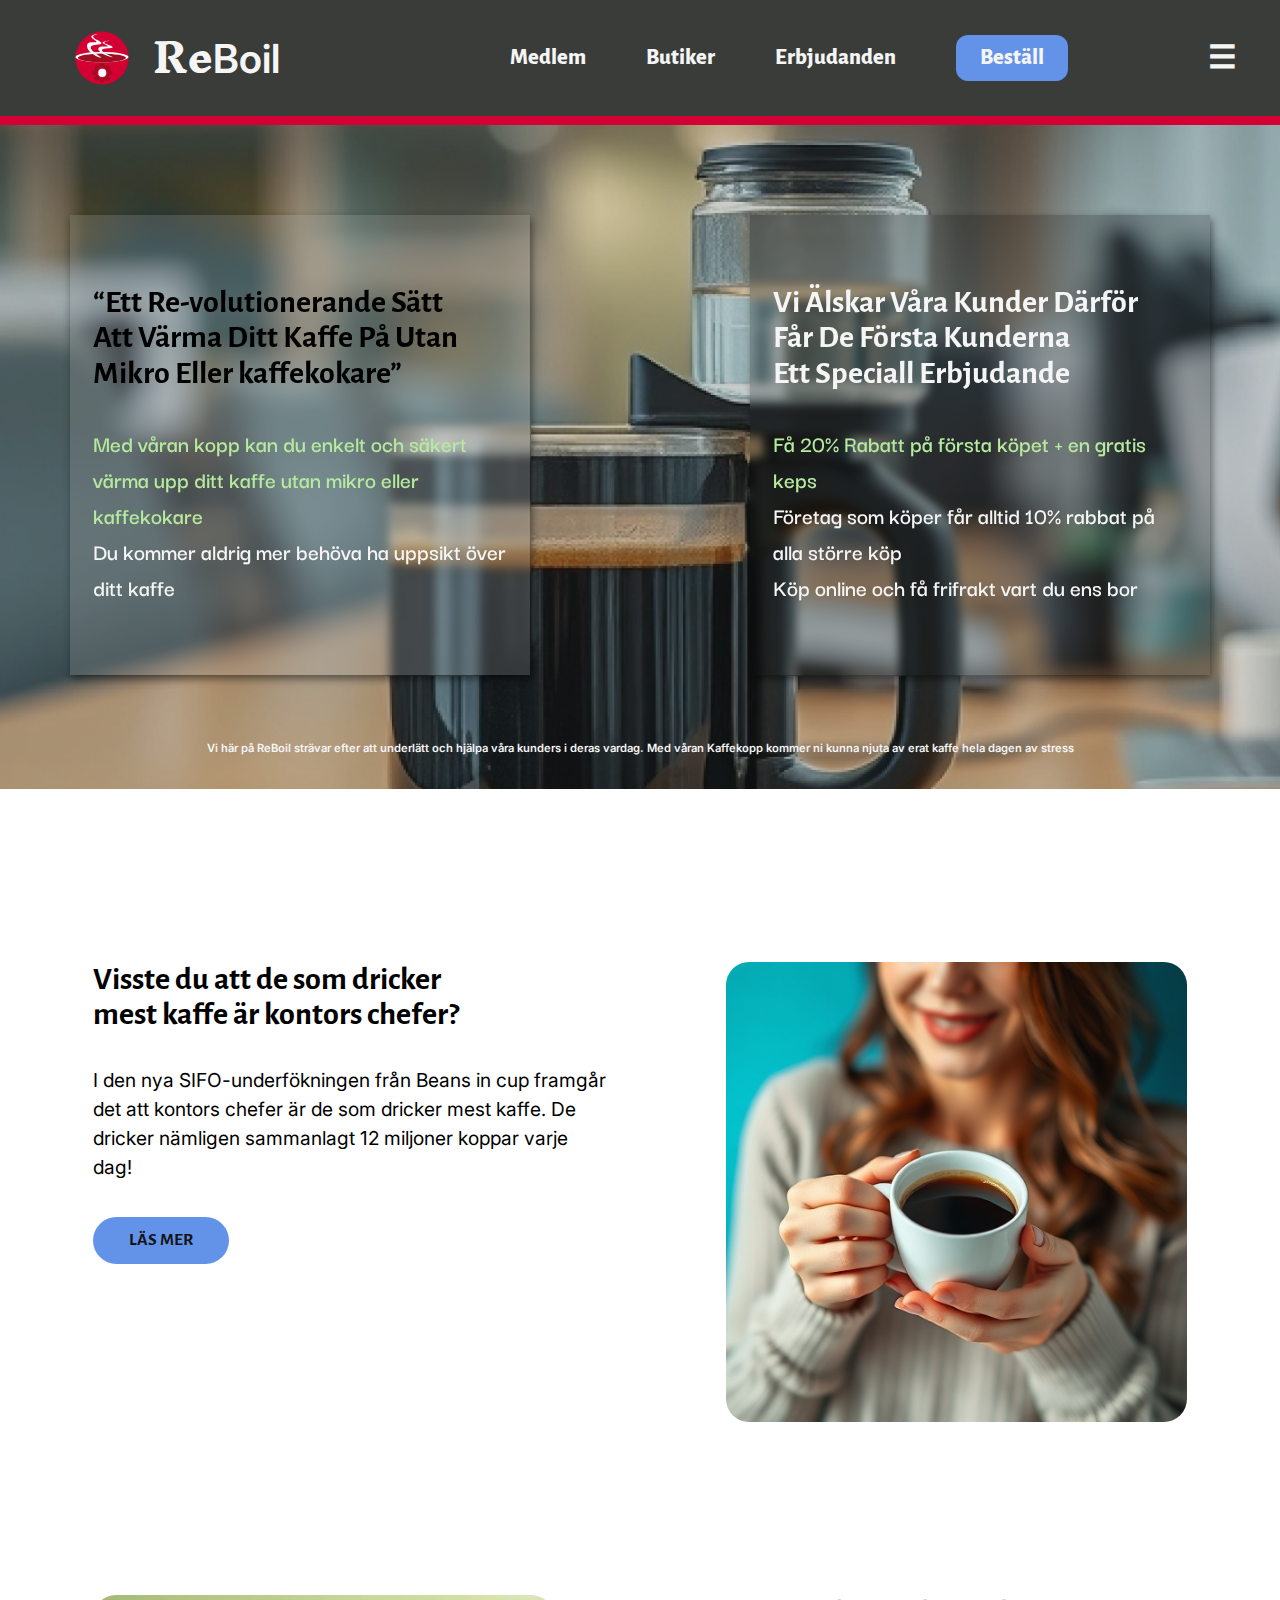
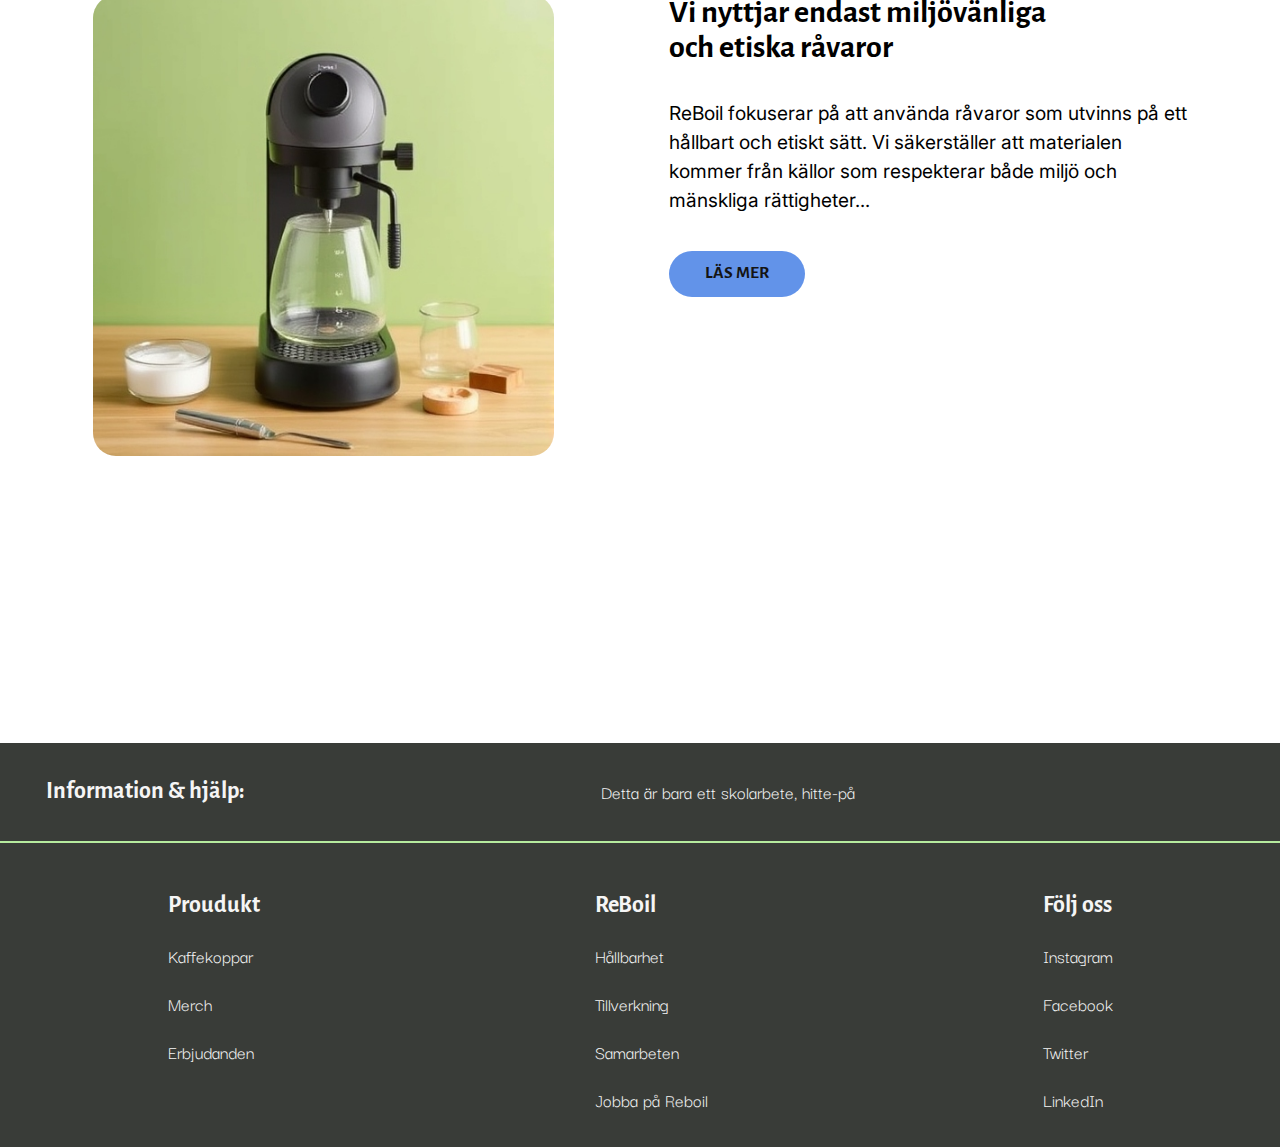
==== commit 1cb710e5: "About, almost done" ====
--- a/index.html
+++ b/index.html
@@ -4,6 +4,8 @@
     <meta charset="UTF-8">
     <meta name="viewport" content="width=device-width, initial-scale=1.0">
     <title>Hem - ReBoil co</title>
+    <link rel="icon" href="images/reboil.logo.svg">
+
     <link rel="stylesheet" href="css/style.css">
     <link rel="stylesheet" href="css/reset.css">
 
@@ -14,125 +16,154 @@
 </head>
 
 <body>
+    <div id="sidenav" class="sideNav">
+        <a style="margin: 0; background-color: inherit; border: none; padding-right: 0;" href="javascript:void(0)" class="closebtn"
+        onclick="closeNav()">&times;</a>
 
-    <header>
-        <nav>
-            <div class="navbar">
-                <a href="index.html">
-                    <div class="brand">
-                        <img class="logo" src="images/reboil.logo.svg" alt="logo">
-                        <div class="brand-text">
-                            <p class="first-brand">Re</p>
-                            <p class="second-brand">Boil</p>
+        <a href="about.html">Om</a>
+        <a href="#">Medlem</a>
+        <a href="#">Butiker</a>
+        <a href="#">Erbjudanden</a>
+        <a href="grafikProfile.html">Grafisk profil</a>
+        <a href="#">Github</a>
+    </div>
+
+    <div id="bodyContent">
+        <header>
+            <nav>
+                <div class="navbar">
+                    <a href="index.html">
+                        <div class="brand">
+                            <img class="logo" src="images/reboil.logo.svg" alt="logo">
+                            <div class="brand-text">
+                                <p class="first-brand">Re</p>
+                                <p class="second-brand">Boil</p>
+                            </div>
+                        </div>
+                    </a>
+                    <div class="nav">
+                        <ul class="nav-list">
+                            <li id="button" >
+                                <a href="#">Medlem</a>
+                            </li>
+                            </li>
+                            <li id="button">
+                                <a href="#">Butiker</a>
+                            </li>
+                            <li id="button">
+                                <a href="#">Erbjudanden</a>
+                            </li>
+                            <li  class = "call-for-action">
+                                <a href="#">Beställ</a>
+                            </li>
+                                <span  class="hamburger" onclick="openNav()">☰</span>
+                        </ul>
+                    </div>
+                </div>
+            </nav>
+        </header>
+    
+        <div class="home-hero">
+            <div class="hero">
+                <img class="hero-image" src="images/hero.cup.png" alt="hero image">
+                <div class="hero-container">
+                    <div class="hero-content">
+                        <h1>“Ett Re-volutionerande Sätt Att Värma Ditt Kaffe På Utan Mikro Eller kaffekokare”</h1>
+                        <div>
+                            <p class="p1">Med våran kopp kan du enkelt och säkert värma upp ditt kaffe utan mikro eller kaffekokare</p> 
+                            <p class="p2">Du kommer aldrig mer behöva ha uppsikt över ditt kaffe</p> 
                         </div>
                     </div>
-                </a>
-                <div class="nav">
-                    <ul class="nav-list">
-                        <li id="button" >
-                            <a href="#">Medlem</a>
-                        </li>
-                        </li>
-                        <li id="button">
-                            <a href="#">Butiker</a>
-                        </li>
-                        <li id="button">
-                            <a href="#">Erbjudanden</a>
-                        </li>
-                        <li  class = "call-for-action">
-                            <a href="#">Beställ</a>
-                        <li class="hamburger">
-                            <a href="grafikProfile.html">☰</a>
-                        </li>
+        
+                    <div  class="hero-content second-content">
+                        <h1>Vi Älskar Våra Kunder Därför Får De Första Kunderna Ett Speciall Erbjudande</h1>
+                        <div>
+                            <p class = "p1">Få 20% Rabatt på första köpet + en gratis keps</p>
+                            <p class = "p2">Företag som köper får alltid 10% rabbat på alla större köp</p>
+                            <p class = "p2">Köp online och få frifrakt vart du ens bor</p>
+                        </div>
+                    </div>
+                    <div class="slogan">
+                        <p>Vi här på ReBoil strävar efter att underlätt och hjälpa våra kunders i deras vardag. Med våran Kaffekopp kommer ni kunna njuta av erat kaffe hela dagen av stress</p>
+                    </div>
+                </div>
+            </div>
+        </div>
+    
+        <main>
+            <article>
+                <div class="card-row">
+                    <div class="card-text card-one-text">
+                        <h2>Vi nyttjar endast miljövänliga och etiska råvaror</h2>
+                        <p>ReBoil fokuserar på att använda råvaror som utvinns på ett hållbart och etiskt sätt. Vi säkerställer att materialen kommer från källor som respekterar både miljö och mänskliga rättigheter...</p>
+                        <button>LÄS MER</button>
+                    </div>
+                    <img class="card-image" src="images/coffeemaker.png" alt="material image">
+                </div>
+                <div class="card-row">
+                    <img class="card-image" src="images/woman.coffee.png" alt="kvinna håller i kaffe">
+                    <div class="card-text card-two-text">
+                        <h2>Visste du att de som dricker mest kaffe är kontors chefer?</h2>
+                        <p>I den nya SIFO-underfökningen från Beans in cup framgår det att kontors chefer är de som dricker mest kaffe. De dricker nämligen sammanlagt 12 miljoner koppar varje dag!</p>
+                        <button>LÄS MER</button>
+                    </div>
+                </div>
+            </article>
+    
+        </main>
+    
+        <footer>
+            <div class = "top-footer">
+                <h3>Information & hjälp:</h3>
+                <p>Detta är bara ett skolarbete, hitte-på</p>
+            </div>
+            <div class = "bottom-footer">
+                <div class="box">
+                    <h3>Proudukt</h3>
+                    <ul>
+                        <li>Kaffekoppar</li>
+                        <li>Merch</li>
+                        <li>Erbjudanden</li>
+                    </ul>
+                </div>
+                <div class="box">
+                    <h3>ReBoil</h3>
+                    <ul>
+                        <li>Hållbarhet</li>
+                        <li>Tillverkning</li>
+                        <li>Samarbeten</li>
+                        <li>Jobba på Reboil</li>
+                    </ul>
+                </div>
+                <div class="box">
+                    <h3>Följ oss</h3>
+                    <ul>
+                        <li>Instagram</li>
+                        <li>Facebook</li>
+                        <li>Twitter</li>
+                        <li>LinkedIn</li>
                     </ul>
                 </div>
             </div>
-        </nav>
-    </header>
+        </footer>
+    </div>
+</body>
+</html>
 
-    <div class="main-hero">
-        <div class="hero">
-            <img class="hero-image" src="images/hero.cup.png" alt="hero image">
-            <div class="hero-container">
-                <div class="hero-content">
-                    <h1>“Ett re-volutionerande sätt att värma ditt kaffe på utan mikro eller kaffekokare”</h1>
-                    <div>
-                        <p class="p1">Med våran kopp kan du enkelt och säkert värma upp ditt kaffe utan mikro eller kaffekokare</p> 
-                        <p class="p2">Du kommer aldrig mer behöva ha uppsikt över ditt kaffe</p> 
-                    </div>
-                </div>
-    
-                <div  class="hero-content second-content">
-                    <h1>Vi älskar våra kunder därför får de första kunderna ett speciall erbjudande</h1>
-                    <div>
-                        <p class = "p1">Få 20% Rabatt på första köpet + en gratis keps</p>
-                        <p class = "p2">Företag som köper får alltid 10% rabbat på alla större köp</p>
-                        <p class = "p2">Köp online och få frifrakt vart du ens bor</p>
-                    </div>
-                </div>
-                <div class="slogan">
-                    <p>Vi här på ReBoil strävar efter att underlätt och hjälpa våra kunders i deras vardag. Med våran Kaffekopp kommer ni kunna njuta av erat kaffe hela dagen av stress</p>
-                </div>
-            </div>
-        </div>
-    </div>
+<script>
+    function openNav() {
+        document.getElementById("sidenav").style.width = "250px";
+        bodyContent.style.filter = "blur(2px)";
+        bodyContent.style.opacity = "80%";
+        document.body.style.backgroundColor = "gray";
+        sideNav.style.filter = "blur(0px)";
+    }
 
-    <main>
-        <article>
-            <div class="card-row">
-                <div class="card-text card-one-text">
-                    <h2>Vi nyttjar endast miljövänliga och etiska råvaror</h2>
-                    <p>ReBoil fokuserar på att använda råvaror som utvinns på ett hållbart och etiskt sätt. Vi säkerställer att materialen kommer från källor som respekterar både miljö och mänskliga rättigheter...</p>
-                    <button>LÄS MER</button>
-                </div>
-                <img class="card-image" src="images/coffeemaker.png" alt="material image">
-            </div>
-            <div class="card-row">
-                <img class="card-image" src="images/woman.coffee.png" alt="kvinna håller i kaffe">
-                <div class="card-text card-two-text">
-                    <h2>Visste du att de som dricker mest kaffe är kontors chefer?</h2>
-                    <p>I den nya SIFO-underfökningen från Beans in cup framgår det att kontors chefer är de som dricker mest kaffe. De dricker nämligen sammanlagt 12 miljoner koppar varje dag!</p>
-                    <button>LÄS MER</button>
-                </div>
-            </div>
-        </article>
-
-    </main>
-
-    <footer>
-        <div class = "top-footer">
-            <h3>Information & hjälp:</h3>
-            <p>Detta är bara ett skolarbete, hitte-på</p>
-        </div>
-        <div class = "bottom-footer">
-            <div class="box">
-                <h3>Proudukt</h3>
-                <ul>
-                    <li>Kaffekoppar</li>
-                    <li>Merch</li>
-                    <li>Erbjudanden</li>
-                </ul>
-            </div>
-            <div class="box">
-                <h3>ReBoil</h3>
-                <ul>
-                    <li>Hållbarhet</li>
-                    <li>Tillverkning</li>
-                    <li>Samarbeten</li>
-                    <li>Jobba på Reboil</li>
-                </ul>
-            </div>
-            <div class="box">
-                <h3>Följ oss</h3>
-                <ul>
-                    <li>Instagram</li>
-                    <li>Facebook</li>
-                    <li>Twitter</li>
-                    <li>LinkedIn</li>
-                </ul>
-            </div>
-        </div>
-    </footer>
-</body>
-
-</html>+    function closeNav() {
+        document.getElementById("sidenav").style.width = "0";
+        bodyContent.style.filter = "blur(0)";
+        bodyContent.style.opacity = "100%";
+        document.body.style.backgroundColor = "white";
+        sideNav.style.filter = "blur(0)";
+    }
+</script>--- a/css/style.css
+++ b/css/style.css
@@ -24,6 +24,57 @@
     font-family: 'Courier New', Courier, monospace;
     font-size: 1.2rem;
     line-height: 1.5;
+    background-color: white;
+}
+
+.sideNav {
+    color: var(--color-black);
+    height: 100%;
+    width: 0;
+    position: fixed;
+    z-index: 10;
+    top: 0;
+    right: 0;
+    background-color: var(--color-black);
+    overflow-x: hidden;
+    transition: 0.5s;
+    padding-top: 10ch;
+    filter: none;
+}
+
+.sideNav a {
+    text-decoration: none;
+    font-size: 1.5rem;
+    color: var(--color-white);
+    display: block;
+    transition: 0.3s;
+    background-color: var(--color-blue);
+    border: 0.5ch solid var(--color-white);
+    border-right: none;
+    border-bottom: none;
+    border-top: none;
+    margin-top: 1ch;
+    margin-bottom: 1ch;
+    padding: 0.5ch;
+    padding-left: 2ch;
+    padding-right: 5ch;
+    filter: none;
+}
+
+.sideNav a:hover {
+    color: var(--color-white);
+    border-color: var(--color-red);
+    background-color: var(--color-blue-hover);
+    filter: none;
+}
+
+.sideNav .closebtn {
+    position: absolute;
+    top: 0;
+    right: 1.5ch;
+    font-size: 3.5ch;
+    margin-left: 4ch;
+    filter: none;
 }
 
 .navbar {
@@ -39,6 +90,10 @@
     border-bottom: 0.6rem solid var(--color-red);
 }
 
+span {
+    cursor: pointer;
+}
+
 .logo {
     width: 4.5ch;
     height: auto;
@@ -103,7 +158,7 @@
     background-color: var(--color-blue);
     padding: 0.5ch;
     padding-inline: 2ch;
-    border-radius: 5ch;
+    border-radius: 1ch;
 }
 
 .hamburger {
@@ -114,19 +169,14 @@
 }
 
 main {
-    display: flex;
-    flex-wrap: wrap;
-    align-content: center;
-    flex-direction: column;
-    justify-content: center; 
     overflow: hidden;
-    width: min(100% - 3rem, var(--container-max, 100ch));
+    width: min(100% - 5rem, var(--container-max, 100ch));
     margin-inline: auto;
     margin-top: 15ch;
-    margin-bottom: 5ch;
-}
-
-.main-hero {
+    margin-bottom: 10ch;
+}
+
+.home-hero {
     display: flex;
     flex-wrap: wrap;
     align-content: center;
@@ -242,7 +292,6 @@
 
 .card-text {
     width: 55ch;
-    margin: 5ch;
 }
 
 .card-one-text {
@@ -420,7 +469,7 @@
 
     .card-row {
         flex-direction: column;
-        width: min(100vw - 3rem, 100rem);
+
     }
 
     .card-text {
